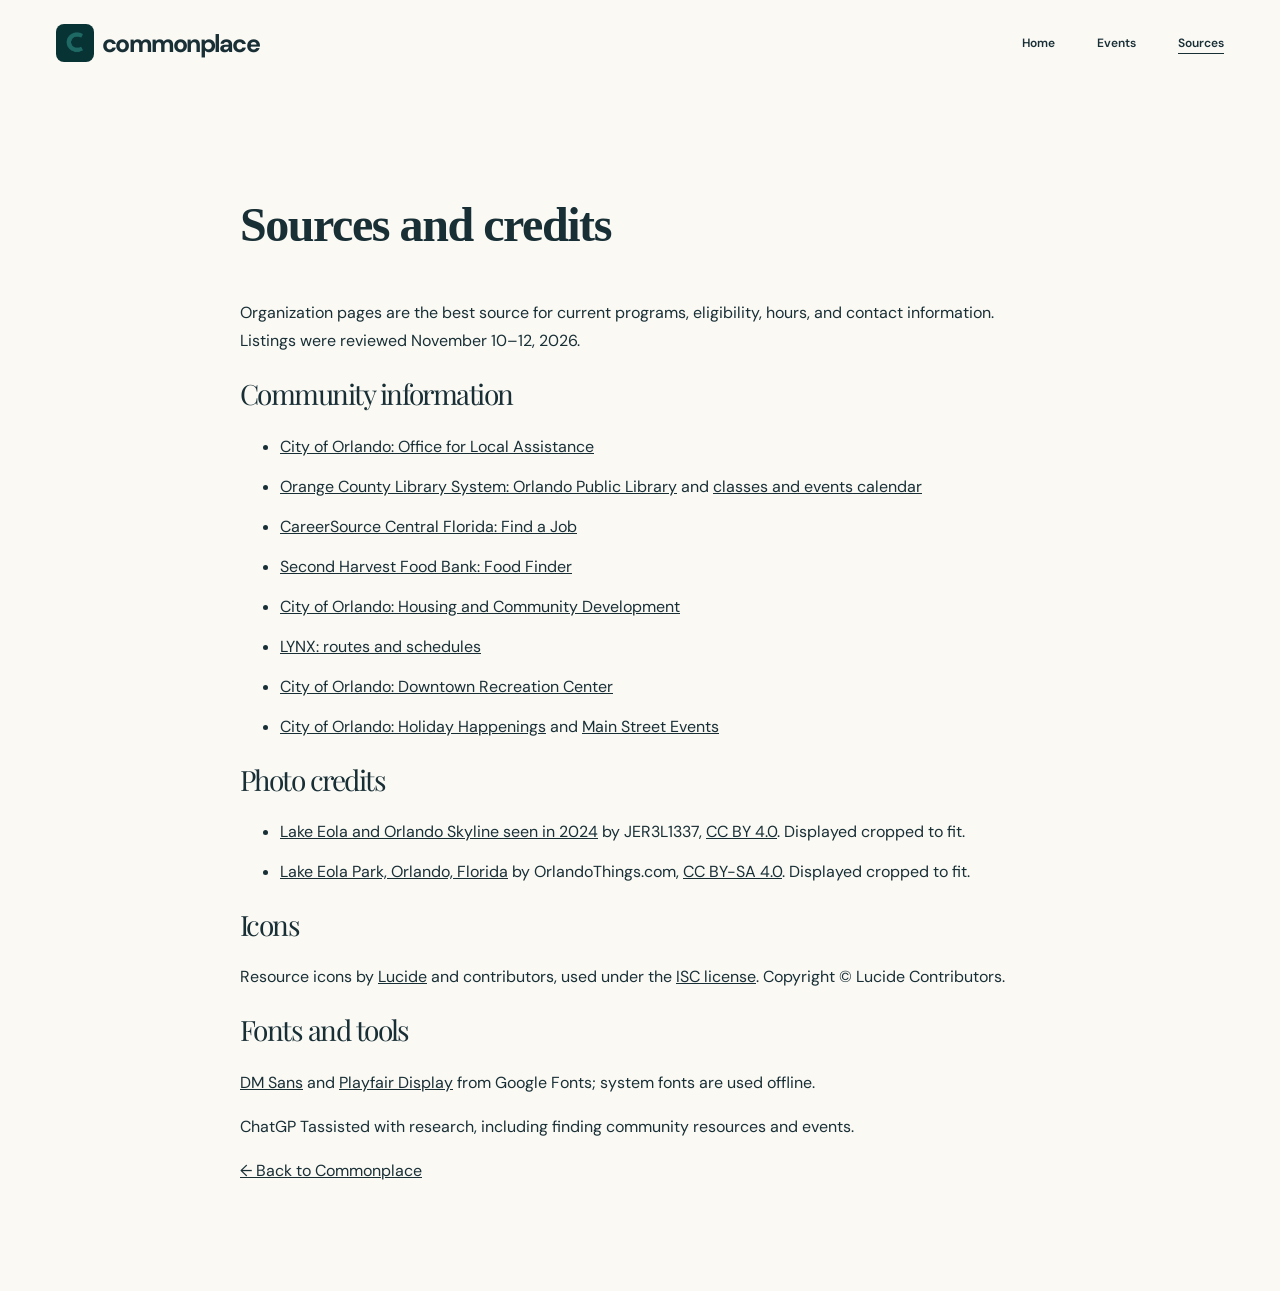
==== sources.html @ a4d4e89a "Website project" ====
<!doctype html>
<html lang="en">
<head><meta charset="utf-8"><meta name="viewport" content="width=device-width, initial-scale=1"><title>Commonplace</title><link rel="stylesheet" href="style.css"><link rel="stylesheet" href="redesign.css"></head>
<body><a class="skip-link" href="#content">Skip to content</a><header class="site-header wrap"><a class="brand" href="index.html"><img class="site-logo" src="logo.png" alt="">commonplace<span class="brand-dot">.</span></a><nav class="page-nav" aria-label="Pages"><a href="index.html">Home</a><a href="events.html">Events</a><a href="sources.html" aria-current="page">Sources</a></nav></header><main id="content" class="wrap sources-content"><h1>Sources and credits</h1><p>Organization pages are the best source for current programs, eligibility, hours, and contact information. Listings were reviewed November 10–12, 2026.</p><h2>Community information</h2><ul><li><a href="https://www.orlando.gov/Our-Government/Departments-Offices/Executive-Offices/Communications-and-Neighborhood-Relations/Neighborhood-Relations/Office-For-Local-Assistance-OLA">City of Orlando: Office for Local Assistance</a></li><li><a href="https://ocls.org/locations-hours/orlando-public-library/">Orange County Library System: Orlando Public Library</a> and <a href="https://ocls.org/calendar/">classes and events calendar</a></li><li><a href="https://careersourcecentralflorida.com/find-a-job/">CareerSource Central Florida: Find a Job</a></li><li><a href="https://feedhopenow.org/find-help/food-finder/">Second Harvest Food Bank: Food Finder</a></li><li><a href="https://www.orlando.gov/Our-Government/Departments-Offices/Housing-and-Community-Development">City of Orlando: Housing and Community Development</a></li><li><a href="https://www.golynx.com/">LYNX: routes and schedules</a></li><li><a href="https://www.orlando.gov/Parks-the-Environment/Directory/Downtown-Recreation-Center">City of Orlando: Downtown Recreation Center</a></li><li><a href="https://www.orlando.gov/Events/2026-City-of-Orlando-Holiday-Happenings">City of Orlando: Holiday Happenings</a> and <a href="https://www.orlando.gov/Our-Government/Departments-Offices/Economic-Development/Business-Development/Orlando-Main-Streets/Main-Street-Events">Main Street Events</a></li></ul><h2>Photo credits</h2><ul><li><a href="https://commons.wikimedia.org/wiki/File:Lake_Eola_and_Orlando_Skyline_seen_in_2024.jpg">Lake Eola and Orlando Skyline seen in 2024</a> by JER3L1337, <a href="https://creativecommons.org/licenses/by/4.0/">CC BY 4.0</a>. Displayed cropped to fit.</li><li><a href="https://commons.wikimedia.org/wiki/File:Lake-eola-park-orlando-florida.jpg">Lake Eola Park, Orlando, Florida</a> by OrlandoThings.com, <a href="https://creativecommons.org/licenses/by-sa/4.0/">CC BY-SA 4.0</a>. Displayed cropped to fit.</li></ul><h2>Icons</h2><p>Resource icons by <a href="https://lucide.dev/">Lucide</a> and contributors, used under the <a href="icons/LICENSE.txt">ISC license</a>. Copyright © Lucide Contributors.</p><h2>Fonts and tools</h2><p><a href="https://fonts.google.com/specimen/DM+Sans">DM Sans</a> and <a href="https://fonts.google.com/specimen/Playfair+Display">Playfair Display</a> from Google Fonts; system fonts are used offline.</p><p>ChatGP Tassisted with research, including finding community resources and events.</p><p><a href="index.html">← Back to Commonplace</a></p></main></body></html>
---- style.css ----
@import url('https://fonts.googleapis.com/css2?family=DM+Sans:wght@400;500;600;700&family=DM+Serif+Display:ital@0;1&display=swap');
:root{--ink:#26382e;--cream:#f7f5ec;--paper:#fffef8;--lime:#d8e990;--green:#365b43;--line:#d6dbca;--orange:#ed9e60}*{box-sizing:border-box}html{scroll-behavior:smooth}body{margin:0;background:var(--cream);color:var(--ink);font-family:'DM Sans',Arial,sans-serif}a{color:inherit}button,input{font:inherit}button:focus-visible,a:focus-visible,input:focus-visible{outline:3px solid #ba5c28;outline-offset:3px}.wrap{width:min(1370px,calc(100% - 112px));margin:auto}.announcement{height:31px;background:#344e39;color:#f8fae8;padding:0 56px;display:flex;align-items:center;justify-content:space-between;font-size:9px;font-weight:700;letter-spacing:.12em}.site-header{height:100px;display:flex;align-items:center;justify-content:space-between}.brand{display:flex;gap:8px;align-items:center;text-decoration:none;font-size:19px;font-weight:700;line-height:.83;letter-spacing:-.07em}.brand-mark{font-size:36px;line-height:1}.brand-dot{color:#d1844d}.site-header nav{display:flex;gap:42px;align-items:center}.site-header nav a{text-decoration:none;font-size:12px;font-weight:600}.site-header nav a:hover,.text-link:hover{text-decoration:underline}.header-button,.button{display:inline-flex;align-items:center;justify-content:space-between;gap:35px;text-decoration:none;font-size:12px;font-weight:700}.header-button{border:1px solid var(--ink);padding:15px 18px}.header-button span,.button span{font-size:16px}.hero{display:grid;grid-template-columns:1fr 1fr;min-height:540px;padding-bottom:56px}.hero-copy{padding:58px 45px 0 0}.eyebrow{font-size:10px;font-weight:700;letter-spacing:.13em}.eyebrow-dot{display:inline-block;width:8px;height:8px;background:#e4925d;border-radius:50%;margin-right:8px}.hero h1,h2{font-family:'DM Serif Display',Georgia,serif;font-weight:400;letter-spacing:-.045em}.hero h1{font-size:clamp(60px,6.2vw,98px);line-height:.98;margin:26px 0}.hero h1 em,h2 em{font-weight:400;color:#65835e}.hero-copy>p,.intro-text p,.section-top p,.community-copy p{font-size:15px;line-height:1.8;color:#637266;max-width:440px}.hero-copy>p{margin-bottom:27px}.button{padding:18px 20px;min-width:205px}.button-dark{background:var(--ink);color:#fff}.button:hover,.header-button:hover{filter:brightness(1.15)}.hero-foot{display:flex;align-items:center;gap:12px;margin-top:48px;font-size:9px;line-height:1.5;font-weight:700;letter-spacing:.1em}.little-star{font-size:31px;color:#7b976a}.hero-art{background:#d6e6bd;position:relative;overflow:hidden;min-height:490px}.sun{position:absolute;font-size:91px;color:#f5b16a;top:22px;right:55px}.art-label{position:absolute;top:35px;left:37px;font-size:10px;line-height:1.5;letter-spacing:.12em;font-weight:700}.art-label span{margin-left:22px}.cloud{position:absolute;width:105px;height:19px;background:#eff4de;border-radius:50px}.cloud:before,.cloud:after{content:'';position:absolute;background:inherit;border-radius:50%}.cloud:before{width:42px;height:42px;bottom:0;left:18px}.cloud:after{width:32px;height:32px;bottom:0;left:52px}.cloud-one{top:150px;left:15%}.cloud-two{top:205px;right:12%;transform:scale(.7)}.hill{position:absolute;width:140%;height:260px;border-radius:50% 50% 0 0;bottom:-70px}.hill-back{left:-45%;background:#a8c590;transform:rotate(8deg)}.hill-front{right:-40%;background:#85ad77;transform:rotate(-7deg)}.building{position:absolute;bottom:73px;border:3px solid #375c42}.building-one{left:25%;width:130px;height:155px;background:#f9e2bf}.building-two{left:51%;width:148px;height:188px;background:#f6f0db}.roof{position:absolute;width:112%;height:18px;top:-19px;left:-6%;background:#d17d55;border:3px solid #375c42}.building-two .roof{background:#5e8060}.windows{color:#375c42;font-size:40px;line-height:1.05;text-align:center;letter-spacing:6px}.door{position:absolute;width:28px;height:50px;background:#db9b73;border:3px solid #375c42;bottom:0;left:calc(50% - 14px)}.tree{position:absolute;bottom:65px;width:15px;height:95px;background:#547a52}.tree:before{content:'';position:absolute;width:74px;height:78px;bottom:42px;left:-29px;background:#527e58;border-radius:48%}.tree-one{left:11%}.tree-two{right:12%;transform:scale(1.2)}.art-bottom{position:absolute;bottom:18px;left:26px;right:26px;font-size:9px;font-weight:700;letter-spacing:.12em}.art-bottom span{padding:0 8px}.ticker{background:var(--lime);overflow:hidden;padding:20px 0;font-size:12px;letter-spacing:.16em;font-weight:700;white-space:nowrap;text-align:center}.ticker span{padding:0 30px;color:#6c8b55}.intro{padding:125px 0;display:grid;grid-template-columns:1fr 1fr 170px;gap:50px;align-items:center}h2{font-size:clamp(46px,4.5vw,68px);line-height:1.05;margin:24px 0}.intro-text p:first-child{margin-top:0}.text-link{display:inline-block;margin-top:16px;text-decoration:none;font-size:10px;letter-spacing:.1em;font-weight:700}.text-link span{margin-left:24px}.intro-stamp{width:135px;height:135px;border:1px solid #869b74;border-radius:50%;display:flex;align-items:center;justify-content:center;text-align:center;line-height:1.05;font-size:15px;letter-spacing:.13em;font-weight:700;transform:rotate(12deg);position:relative}.intro-stamp span{position:absolute;bottom:12px;font-size:20px}.directory{background:#e9eedf;padding:105px 0}.section-top{display:flex;align-items:end;justify-content:space-between}.section-top h2{margin-bottom:12px}.section-top p{margin-bottom:0}.section-number{font-size:10px;letter-spacing:.12em;font-weight:700}.search-row{display:flex;align-items:center;justify-content:space-between;margin-top:48px;border-bottom:1px solid #96a895}.search-box{display:flex;align-items:center;gap:14px;width:min(100%,550px);font-size:32px}.search-box input{border:0;background:transparent;width:100%;padding:18px 0;color:var(--ink);outline:none;font-size:16px}.search-box input:focus-visible{outline:2px solid #ba5c28}.search-hint,.filter-label,.results-heading{font-size:9px;font-weight:700;letter-spacing:.11em}.filter-row{display:flex;align-items:center;gap:22px;padding:27px 0 48px}.filters{display:flex;gap:8px;flex-wrap:wrap}.filter{background:transparent;color:var(--ink);border:1px solid #aab9a5;border-radius:25px;padding:9px 15px;font-size:11px;cursor:pointer}.filter.active,.filter:hover{background:var(--ink);color:white;border-color:var(--ink)}.results-heading{display:flex;justify-content:space-between;border-bottom:1px solid #becab7;padding-bottom:15px}.cards{display:grid;grid-template-columns:repeat(3,1fr);gap:18px;margin-top:18px}.card{background:var(--paper);padding:26px;min-height:260px;display:flex;flex-direction:column;transition:transform .18s}.card:hover{transform:translateY(-4px)}.card-top{display:flex;justify-content:space-between;align-items:center}.card-icon{width:47px;height:47px;border-radius:50%;display:grid;place-items:center;background:#e7efda;font-size:22px}.card:nth-child(3n+2) .card-icon{background:#f8e2cc}.card:nth-child(3n) .card-icon{background:#e2e8f0}.card-category{font-size:9px;letter-spacing:.11em;font-weight:700}.card h3{font-family:'DM Serif Display',Georgia,serif;font-size:23px;letter-spacing:-.02em;font-weight:400;margin:27px 0 8px}.card p{font-size:13px;line-height:1.65;color:#68776a;margin:0 0 24px}.card a{font-size:10px;letter-spacing:.08em;text-decoration:none;font-weight:700;margin-top:auto;display:flex;justify-content:space-between;border-top:1px solid #e0e5d9;padding-top:16px}.card a:hover{text-decoration:underline}.empty{text-align:center;padding:60px}.empty h3{font-family:Georgia,serif;font-size:28px}.empty button{border:0;background:none;cursor:pointer}.directory-note{font-size:11px;color:#667668;margin:25px 0 0}.community{display:grid;grid-template-columns:1fr 1fr;gap:11%;padding:120px 0}.community-art{min-height:450px;background:#e7a271;color:#304936;padding:42px;display:flex;flex-direction:column;justify-content:center;position:relative;overflow:hidden}.community-art>span{font-family:'DM Serif Display',Georgia,serif;font-size:clamp(40px,4.2vw,64px);line-height:.92;letter-spacing:-.05em;z-index:1}.community-sun{position:absolute;right:-35px;top:-90px;font-size:290px;color:#f3c197}.period{color:#f7e9c9}.community-small{position:absolute;bottom:25px;left:42px;right:42px;font-size:9px;font-weight:700;letter-spacing:.13em}.community-small span{float:right}.community-copy{align-self:center}.community-copy .button{margin-top:16px}.signature{border-top:1px solid var(--line);margin-top:53px;padding-top:20px;font-size:9px;letter-spacing:.12em;font-weight:700}.signature span{float:right;font-size:24px}.help-strip{background:#365a42;color:white;padding:55px 0}.help-inner{display:flex;justify-content:space-between;align-items:center;gap:30px}.help-inner h2{font-size:45px;margin:13px 0}.help-inner p{font-size:13px;line-height:1.6;color:#dbe7d8}.button-light{background:var(--lime);color:var(--ink)}footer{min-height:180px;display:flex;align-items:center;justify-content:space-between;gap:30px}footer p{font-size:11px;color:#718072;line-height:1.8}footer>div{text-align:right;font-size:9px;line-height:2.5;font-weight:700;letter-spacing:.1em}footer>div span{font-size:18px}footer>div a{text-decoration:none}.sr-only{position:absolute;width:1px;height:1px;padding:0;margin:-1px;overflow:hidden;clip:rect(0,0,0,0);white-space:nowrap;border:0}@media(max-width:850px){.wrap{width:calc(100% - 48px)}.announcement{padding:0 24px}.site-header{height:84px}.site-header nav{gap:16px}.site-header nav a{font-size:11px}.hero{grid-template-columns:1fr 1fr;min-height:0}.hero-copy{padding:35px 24px 0 0}.hero h1{font-size:clamp(50px,7vw,72px)}.hero-art{min-height:430px}.intro{grid-template-columns:1fr 1fr;padding:80px 0}.intro-stamp{display:none}.cards{grid-template-columns:repeat(2,1fr)}.community{gap:5%;padding:80px 0}.community-art{min-height:400px}.search-hint{display:none}}@media(max-width:600px){.announcement{font-size:8px}.site-header nav{display:none}.site-header{height:75px}.brand{font-size:17px}.header-button{padding:12px;font-size:11px}.hero{grid-template-columns:1fr;padding-bottom:24px}.hero-copy{padding:30px 0 28px}.hero h1{font-size:64px}.hero-foot{margin-top:28px}.hero-art{min-height:370px}.building-one{left:22%}.intro{grid-template-columns:1fr;gap:10px;padding:76px 0}.intro h2,.section-top h2,.community h2{font-size:48px}.directory{padding:76px 0}.section-number{display:none}.search-row{margin-top:28px}.filter-row{display:block;padding-bottom:35px}.filter-label{display:block;margin-bottom:12px}.cards{grid-template-columns:1fr}.card{min-height:225px}.results-heading span:last-child{display:none}.community{grid-template-columns:1fr;gap:50px;padding:76px 0}.community-art{min-height:380px}.community-art>span{font-size:48px}.help-inner{align-items:flex-start;flex-direction:column}.help-inner h2{font-size:40px}footer{padding:45px 0;align-items:flex-start;flex-direction:column}footer>div{text-align:left}}
---- redesign.css ----
@import url('https://fonts.googleapis.com/css2?family=DM+Sans:wght@400;500;600;700&family=Playfair+Display:ital,wght@0,600;1,600&display=swap');
:root{--ink:#192f36;--cream:#faf9f4;--paper:#fff;--lime:#d3e789;--green:#266f6a;--line:#dce6dc}body{font-family:'DM Sans',Arial,sans-serif}.wrap{width:min(1320px,calc(100% - 112px))}.announcement{height:31px;background:#193e40;color:#e2efde}.site-header{height:86px}.brand{font-size:25px;letter-spacing:-.07em;line-height:1}.brand-mark{font-size:38px;color:#288078}.brand-dot{color:#df8c61}.site-header nav a{font-size:12px}.header-button{border-radius:30px;border-color:#b7c6be;padding:13px 18px}.hero{gap:35px;min-height:645px;padding-top:30px;padding-bottom:35px}.hero-copy{padding-top:55px}.hero h1,h2,.card h3{font-family:'Playfair Display',Georgia,serif;letter-spacing:-.055em}.hero h1{font-size:clamp(72px,7vw,108px);line-height:.98;margin:32px 0 23px}.hero h1 em,h2 em{color:#24847b}.hero h1 .title-dot{color:#e79460}.eyebrow{font-size:9px;color:#587774}.hero-divider{padding:0 8px;color:#a5b7ad}.eyebrow-dot{background:#e99c68}.hero-copy>p{font-size:15px;color:#667a7a;max-width:410px}.button{border-radius:5px}.button-dark{background:#192f36}.button-dark:hover{background:#246c68}.hero-secondary{display:inline-block;font-size:12px;font-weight:700;text-decoration:none;margin-left:28px}.hero-secondary:hover{text-decoration:underline}.hero-foot{gap:80px;margin-top:67px;color:#8b9993;font-size:9px}.hero-art{min-height:565px;background:#c7e3d7;border-radius:6px}.art-label{top:27px;left:27px;right:27px;display:flex;justify-content:space-between;font-size:9px}.art-label span{margin:0}.sun{width:41%;aspect-ratio:1;border-radius:50%;background:#f8bb74;top:14%;right:17%;z-index:1}.sun-halo{position:absolute;width:55%;aspect-ratio:1;border-radius:50%;border:1px solid rgba(255,255,255,.65);top:7%;right:10%}.hill{width:150%;height:75%;border-radius:50% 50% 0 0;transform:rotate(-14deg)}.hill-back{background:#82b7ac;bottom:-22%;left:-38%;z-index:2}.hill-front{background:#347e7d;bottom:-40%;right:-41%;z-index:3}.lake-front{position:absolute;width:150%;height:75%;border-radius:50% 50% 0 0;transform:rotate(-14deg);background:#174e57;bottom:-56%;left:-27%;z-index:4}.art-message{position:absolute;z-index:5;top:39%;left:11%;color:white;font-family:'Playfair Display',Georgia,serif;font-weight:600;font-size:clamp(35px,4vw,61px);line-height:.98;letter-spacing:-.04em}.art-message em{color:#d6eaad}.art-bottom{z-index:5;color:#e8f4e6;bottom:25px;font-size:9px}.art-bottom span{float:right;font-size:25px;padding:0}.ticker{background:#e6eee5;color:#4d6865;padding:0;white-space:normal;text-align:left}.ticker div{width:min(1320px,calc(100% - 112px));min-height:82px;margin:auto;display:flex;align-items:center;gap:32px}.ticker span{padding:0;color:#7a908a;font-size:9px;margin-right:auto;white-space:nowrap}.ticker a{font-size:11px;font-weight:700;letter-spacing:0;text-decoration:none;white-space:nowrap}.ticker a:hover{text-decoration:underline}.ticker a:last-child{color:#18766e}.intro{padding:95px 0}.intro-stamp{border-color:#9bbdb0;color:#36776e}.intro-text p,.section-top p,.community-copy p{color:#697e7b}.directory{background:#f1f5ef;padding:100px 0}.section-top h2,.intro h2,.community h2{font-size:clamp(45px,4.4vw,65px)}.search-row{border-color:#b8cbc0}.filter{border-color:#c8dcd0;color:#526e68}.filter.active,.filter:hover{background:#1e6964;border-color:#1e6964}.results-heading{border-color:#d1ded3;color:#82958d}.cards{gap:16px}.card{border:1px solid #e0eae2;border-radius:5px;min-height:255px}.card:hover{border-color:#9ac4af}.card h3{font-size:22px}.card-icon{background:#e3f0e7;color:#27796e}.card:nth-child(3n+2) .card-icon{background:#f9e9da}.card-category{color:#758d82}.card a{border-color:#edf2ec}.community{gap:10%;padding:110px 0}.community-art{background:#236d69;color:white;border-radius:5px;isolation:isolate}.community-art:before{content:'';position:absolute;width:360px;height:360px;border-radius:50%;background:#d1e59a;top:-110px;right:-45px;z-index:-1}.community-art:after{content:'';position:absolute;width:250px;height:250px;background:#eea570;transform:rotate(38deg);bottom:-155px;left:-60px;z-index:-1}.community-art>span{font-family:'Playfair Display',Georgia,serif;font-size:clamp(36px,3.5vw,55px)}.community-sun{display:none}.community-small{color:#e5f3de}.signature{border-color:#dbe8de}.help-strip{background:#214d4b}.button-light{background:#d4e894}footer{min-height:165px}.brand-mark{line-height:1}.sr-only{position:absolute}@media(max-width:1000px){.wrap,.ticker div{width:calc(100% - 64px)}.ticker div{flex-wrap:wrap;padding:20px 0;gap:18px}.ticker span{width:100%}.hero{gap:22px}.hero h1{font-size:clamp(64px,8vw,90px)}.hero-art{min-height:510px}.hero-foot{gap:30px}}@media(max-width:600px){.wrap,.ticker div{width:calc(100% - 40px)}.site-header{height:74px}.brand{font-size:21px}.brand-mark{font-size:30px}.hero{gap:25px;padding-top:0}.hero-copy{padding:45px 0 0}.hero h1{font-size:clamp(65px,13vw,88px);margin:25px 0}.hero-foot{margin-top:38px}.hero-art{min-height:390px}.art-message{font-size:43px}.ticker div{gap:16px 22px}.ticker a{font-size:10px}.intro{padding:75px 0}.directory{padding:75px 0}.community{padding:75px 0}.community-art{min-height:350px}.community-art>span{font-size:42px}.hero-secondary{margin-left:15px}}
:root{scroll-padding-top:20px}
@media (max-width:850px){.site-header nav{display:none}}
.event-grid article[hidden],#events-empty[hidden]{display:none}.event-date{font-size:11px;font-weight:700;color:#275e58;letter-spacing:.04em}.activity-grid .event-location{font-size:12px;color:#405b54}.event-grid+.activity-grid{margin-top:18px}
.skip-link{position:absolute;top:-100px;left:12px;z-index:100;background:#192f36;color:#fff;padding:12px}.skip-link:focus{top:12px}.resource-detail{font-size:11px!important;color:#405e56!important;font-weight:600}.activities{padding-top:90px;padding-bottom:90px}.activity-grid{display:grid;grid-template-columns:repeat(2,1fr);gap:18px;margin-top:35px}.activity-grid article{background:#fff;border:1px solid #dce6dc;border-radius:5px;padding:30px}.activity-number{font-size:10px;letter-spacing:.1em;color:#286e65;font-weight:700}.activity-grid h3{font-family:Georgia,serif;font-size:24px;margin:20px 0 10px}.activity-grid p{font-size:14px;line-height:1.7;color:#526b64}.activity-grid a{display:inline-block;margin-top:12px;font-size:12px;font-weight:700}.sources-content{max-width:800px;padding:65px 0 90px;line-height:1.75}.sources-content h1{font-family:Georgia,serif;font-size:48px;letter-spacing:-.03em}.sources-content h2{font-size:28px}.sources-content a{overflow-wrap:anywhere}.sources-content li{margin-bottom:12px}.empty[hidden]{display:none}html{scroll-padding-top:20px}@media(max-width:600px){.activity-grid{grid-template-columns:1fr}.activities{padding-top:65px;padding-bottom:65px}.sources-content h1{font-size:36px}}@media(prefers-reduced-motion:reduce){html{scroll-behavior:auto}*,*::before,*::after{transition-duration:.01ms!important;animation-duration:.01ms!important}}
.header-location{font-size:11px;font-weight:600;color:#526c68;letter-spacing:.05em}.hero{align-items:center;min-height:0;padding-top:35px;padding-bottom:55px}.hero-copy{padding-top:0}.hero-copy>p{max-width:430px}.photo{margin:0}.photo img{display:block;width:100%;height:100%;object-fit:cover;border-radius:5px}.hero-photo img{height:490px}.photo figcaption{font-size:11px;color:#586e69;line-height:1.5;margin-top:8px}.intro{grid-template-columns:1fr 1fr;gap:50px;padding:70px 0}.community-photo img{height:420px}.community{align-items:center}.activity-grid h3{margin-top:0}@media(max-width:700px){.header-location{font-size:9px}.hero{padding-bottom:35px}.hero-copy{padding-top:30px}.hero-photo img{height:330px}.intro{grid-template-columns:1fr;gap:5px;padding:50px 0}.community-photo img{height:300px}}
.brand-dot,.title-dot,.eyebrow-dot{display:none}
.page-nav{display:flex!important;gap:24px}.page-nav a{font-size:12px;font-weight:700;text-decoration:none}.page-nav a[aria-current=page]{text-decoration:underline;text-underline-offset:6px}.event-page{padding-top:65px;padding-bottom:90px}.event-page h1{font-family:'Playfair Display',Georgia,serif;font-size:clamp(42px,5vw,68px);letter-spacing:-.045em;line-height:1.1}.event-page>p{max-width:750px;line-height:1.7;color:#4b615c}.event-search{display:block;margin-top:35px;font-weight:700;font-size:13px}.event-search input{display:block;width:min(100%,550px);margin-top:10px;border:1px solid #9eafa5;border-radius:4px;padding:14px;background:#fff}.event-grid article[hidden],#no-events[hidden]{display:none}@media(max-width:600px){.page-nav{gap:12px}.page-nav a{font-size:11px}.site-header .brand{font-size:18px}.event-page{padding-top:35px}}
.card-icon img{width:23px;height:23px;display:block}
.event-page .event-grid article a{display:inline-block;background:#1e6964;color:#fff;padding:13px 18px;border-radius:5px;font-size:13px;line-height:1.4;text-decoration:none}.event-page .event-grid article a:hover{background:#174e4b}.event-page .event-grid{margin-top:28px}body .search-box input:focus-visible,body .event-search input:focus-visible{outline:2px solid #1e6964;outline-offset:3px}
.directory .card a{background:#1e6964;color:#fff;border:0;border-radius:5px;padding:13px 16px;font-size:12px;letter-spacing:.04em;align-items:center}.directory .card a:hover{background:#174e4b;text-decoration:none}.directory .card a span{color:#fff}
body .search-box input:focus-visible,body .event-search input:focus-visible{outline:none;border-bottom:2px solid #1e6964}body .event-search input:focus-visible{border:2px solid #1e6964}
.directory .card a{align-self:flex-start;width:auto;justify-content:center}
.site-header .site-logo{width:38px;height:38px;object-fit:cover;border-radius:8px;display:block;flex-shrink:0}
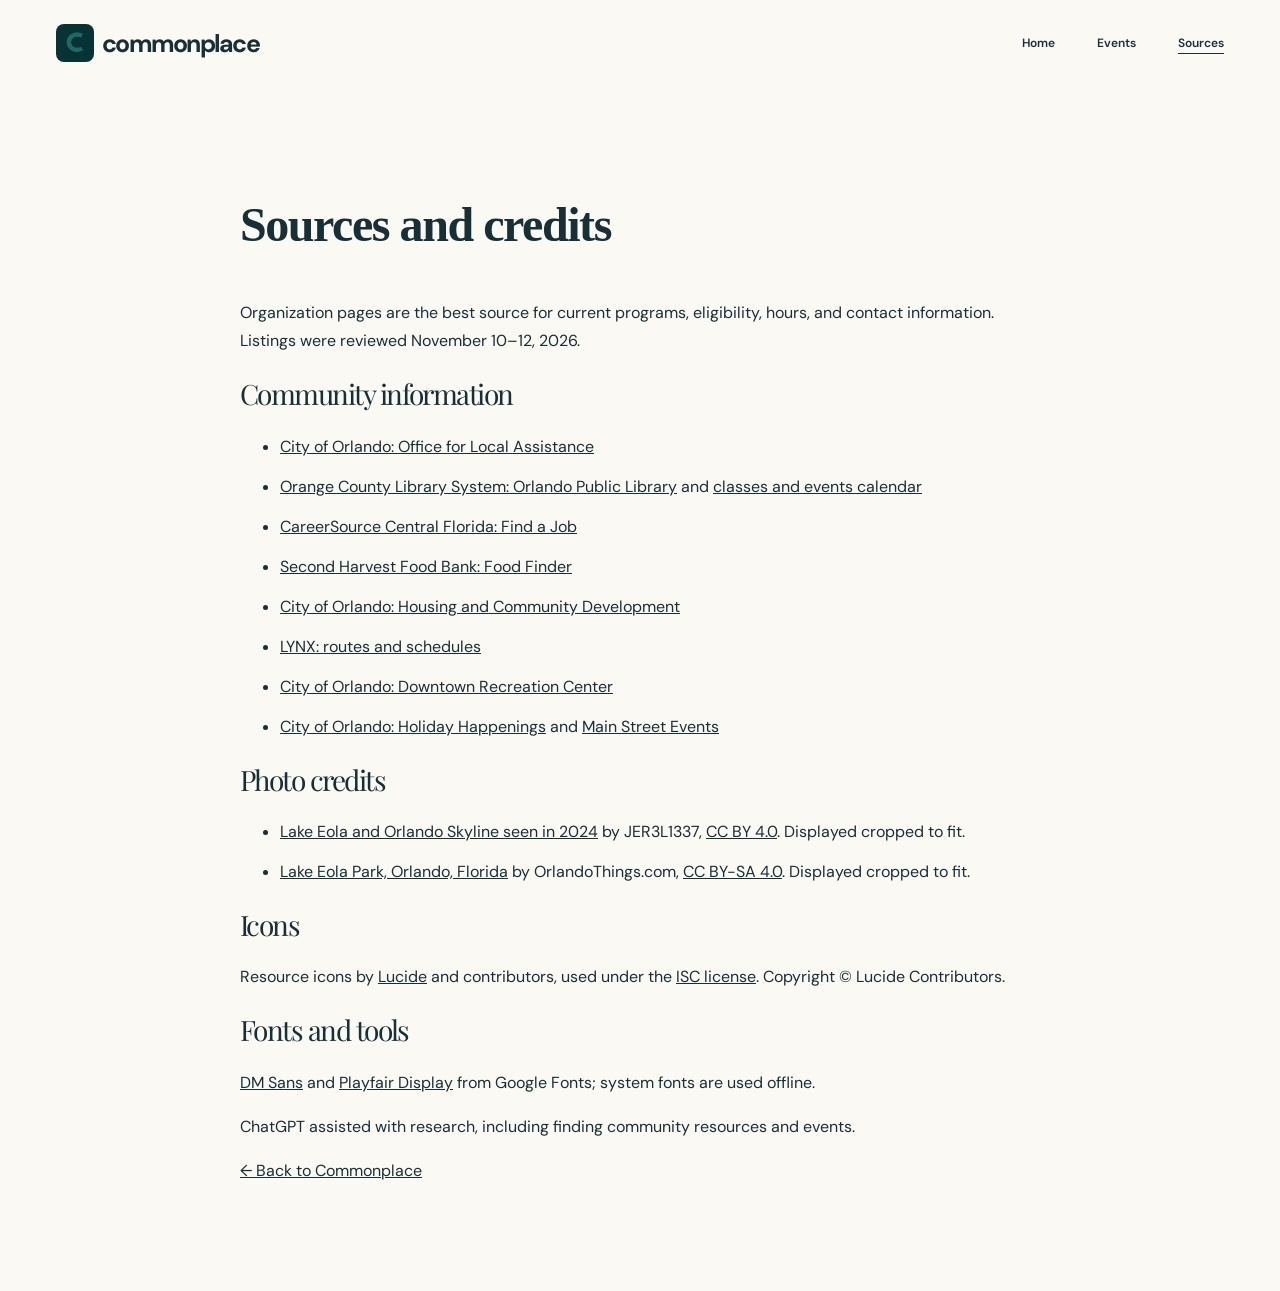
==== commit 8ad36054: "fix typo" ====
--- a/sources.html
+++ b/sources.html
@@ -1,4 +1,4 @@
 <!doctype html>
 <html lang="en">
 <head><meta charset="utf-8"><meta name="viewport" content="width=device-width, initial-scale=1"><title>Commonplace</title><link rel="stylesheet" href="style.css"><link rel="stylesheet" href="redesign.css"></head>
-<body><a class="skip-link" href="#content">Skip to content</a><header class="site-header wrap"><a class="brand" href="index.html"><img class="site-logo" src="logo.png" alt="">commonplace<span class="brand-dot">.</span></a><nav class="page-nav" aria-label="Pages"><a href="index.html">Home</a><a href="events.html">Events</a><a href="sources.html" aria-current="page">Sources</a></nav></header><main id="content" class="wrap sources-content"><h1>Sources and credits</h1><p>Organization pages are the best source for current programs, eligibility, hours, and contact information. Listings were reviewed November 10–12, 2026.</p><h2>Community information</h2><ul><li><a href="https://www.orlando.gov/Our-Government/Departments-Offices/Executive-Offices/Communications-and-Neighborhood-Relations/Neighborhood-Relations/Office-For-Local-Assistance-OLA">City of Orlando: Office for Local Assistance</a></li><li><a href="https://ocls.org/locations-hours/orlando-public-library/">Orange County Library System: Orlando Public Library</a> and <a href="https://ocls.org/calendar/">classes and events calendar</a></li><li><a href="https://careersourcecentralflorida.com/find-a-job/">CareerSource Central Florida: Find a Job</a></li><li><a href="https://feedhopenow.org/find-help/food-finder/">Second Harvest Food Bank: Food Finder</a></li><li><a href="https://www.orlando.gov/Our-Government/Departments-Offices/Housing-and-Community-Development">City of Orlando: Housing and Community Development</a></li><li><a href="https://www.golynx.com/">LYNX: routes and schedules</a></li><li><a href="https://www.orlando.gov/Parks-the-Environment/Directory/Downtown-Recreation-Center">City of Orlando: Downtown Recreation Center</a></li><li><a href="https://www.orlando.gov/Events/2026-City-of-Orlando-Holiday-Happenings">City of Orlando: Holiday Happenings</a> and <a href="https://www.orlando.gov/Our-Government/Departments-Offices/Economic-Development/Business-Development/Orlando-Main-Streets/Main-Street-Events">Main Street Events</a></li></ul><h2>Photo credits</h2><ul><li><a href="https://commons.wikimedia.org/wiki/File:Lake_Eola_and_Orlando_Skyline_seen_in_2024.jpg">Lake Eola and Orlando Skyline seen in 2024</a> by JER3L1337, <a href="https://creativecommons.org/licenses/by/4.0/">CC BY 4.0</a>. Displayed cropped to fit.</li><li><a href="https://commons.wikimedia.org/wiki/File:Lake-eola-park-orlando-florida.jpg">Lake Eola Park, Orlando, Florida</a> by OrlandoThings.com, <a href="https://creativecommons.org/licenses/by-sa/4.0/">CC BY-SA 4.0</a>. Displayed cropped to fit.</li></ul><h2>Icons</h2><p>Resource icons by <a href="https://lucide.dev/">Lucide</a> and contributors, used under the <a href="icons/LICENSE.txt">ISC license</a>. Copyright © Lucide Contributors.</p><h2>Fonts and tools</h2><p><a href="https://fonts.google.com/specimen/DM+Sans">DM Sans</a> and <a href="https://fonts.google.com/specimen/Playfair+Display">Playfair Display</a> from Google Fonts; system fonts are used offline.</p><p>ChatGP Tassisted with research, including finding community resources and events.</p><p><a href="index.html">← Back to Commonplace</a></p></main></body></html>
+<body><a class="skip-link" href="#content">Skip to content</a><header class="site-header wrap"><a class="brand" href="index.html"><img class="site-logo" src="logo.png" alt="">commonplace<span class="brand-dot">.</span></a><nav class="page-nav" aria-label="Pages"><a href="index.html">Home</a><a href="events.html">Events</a><a href="sources.html" aria-current="page">Sources</a></nav></header><main id="content" class="wrap sources-content"><h1>Sources and credits</h1><p>Organization pages are the best source for current programs, eligibility, hours, and contact information. Listings were reviewed November 10–12, 2026.</p><h2>Community information</h2><ul><li><a href="https://www.orlando.gov/Our-Government/Departments-Offices/Executive-Offices/Communications-and-Neighborhood-Relations/Neighborhood-Relations/Office-For-Local-Assistance-OLA">City of Orlando: Office for Local Assistance</a></li><li><a href="https://ocls.org/locations-hours/orlando-public-library/">Orange County Library System: Orlando Public Library</a> and <a href="https://ocls.org/calendar/">classes and events calendar</a></li><li><a href="https://careersourcecentralflorida.com/find-a-job/">CareerSource Central Florida: Find a Job</a></li><li><a href="https://feedhopenow.org/find-help/food-finder/">Second Harvest Food Bank: Food Finder</a></li><li><a href="https://www.orlando.gov/Our-Government/Departments-Offices/Housing-and-Community-Development">City of Orlando: Housing and Community Development</a></li><li><a href="https://www.golynx.com/">LYNX: routes and schedules</a></li><li><a href="https://www.orlando.gov/Parks-the-Environment/Directory/Downtown-Recreation-Center">City of Orlando: Downtown Recreation Center</a></li><li><a href="https://www.orlando.gov/Events/2026-City-of-Orlando-Holiday-Happenings">City of Orlando: Holiday Happenings</a> and <a href="https://www.orlando.gov/Our-Government/Departments-Offices/Economic-Development/Business-Development/Orlando-Main-Streets/Main-Street-Events">Main Street Events</a></li></ul><h2>Photo credits</h2><ul><li><a href="https://commons.wikimedia.org/wiki/File:Lake_Eola_and_Orlando_Skyline_seen_in_2024.jpg">Lake Eola and Orlando Skyline seen in 2024</a> by JER3L1337, <a href="https://creativecommons.org/licenses/by/4.0/">CC BY 4.0</a>. Displayed cropped to fit.</li><li><a href="https://commons.wikimedia.org/wiki/File:Lake-eola-park-orlando-florida.jpg">Lake Eola Park, Orlando, Florida</a> by OrlandoThings.com, <a href="https://creativecommons.org/licenses/by-sa/4.0/">CC BY-SA 4.0</a>. Displayed cropped to fit.</li></ul><h2>Icons</h2><p>Resource icons by <a href="https://lucide.dev/">Lucide</a> and contributors, used under the <a href="icons/LICENSE.txt">ISC license</a>. Copyright © Lucide Contributors.</p><h2>Fonts and tools</h2><p><a href="https://fonts.google.com/specimen/DM+Sans">DM Sans</a> and <a href="https://fonts.google.com/specimen/Playfair+Display">Playfair Display</a> from Google Fonts; system fonts are used offline.</p><p>ChatGPT assisted with research, including finding community resources and events.</p><p><a href="index.html">← Back to Commonplace</a></p></main></body></html>
